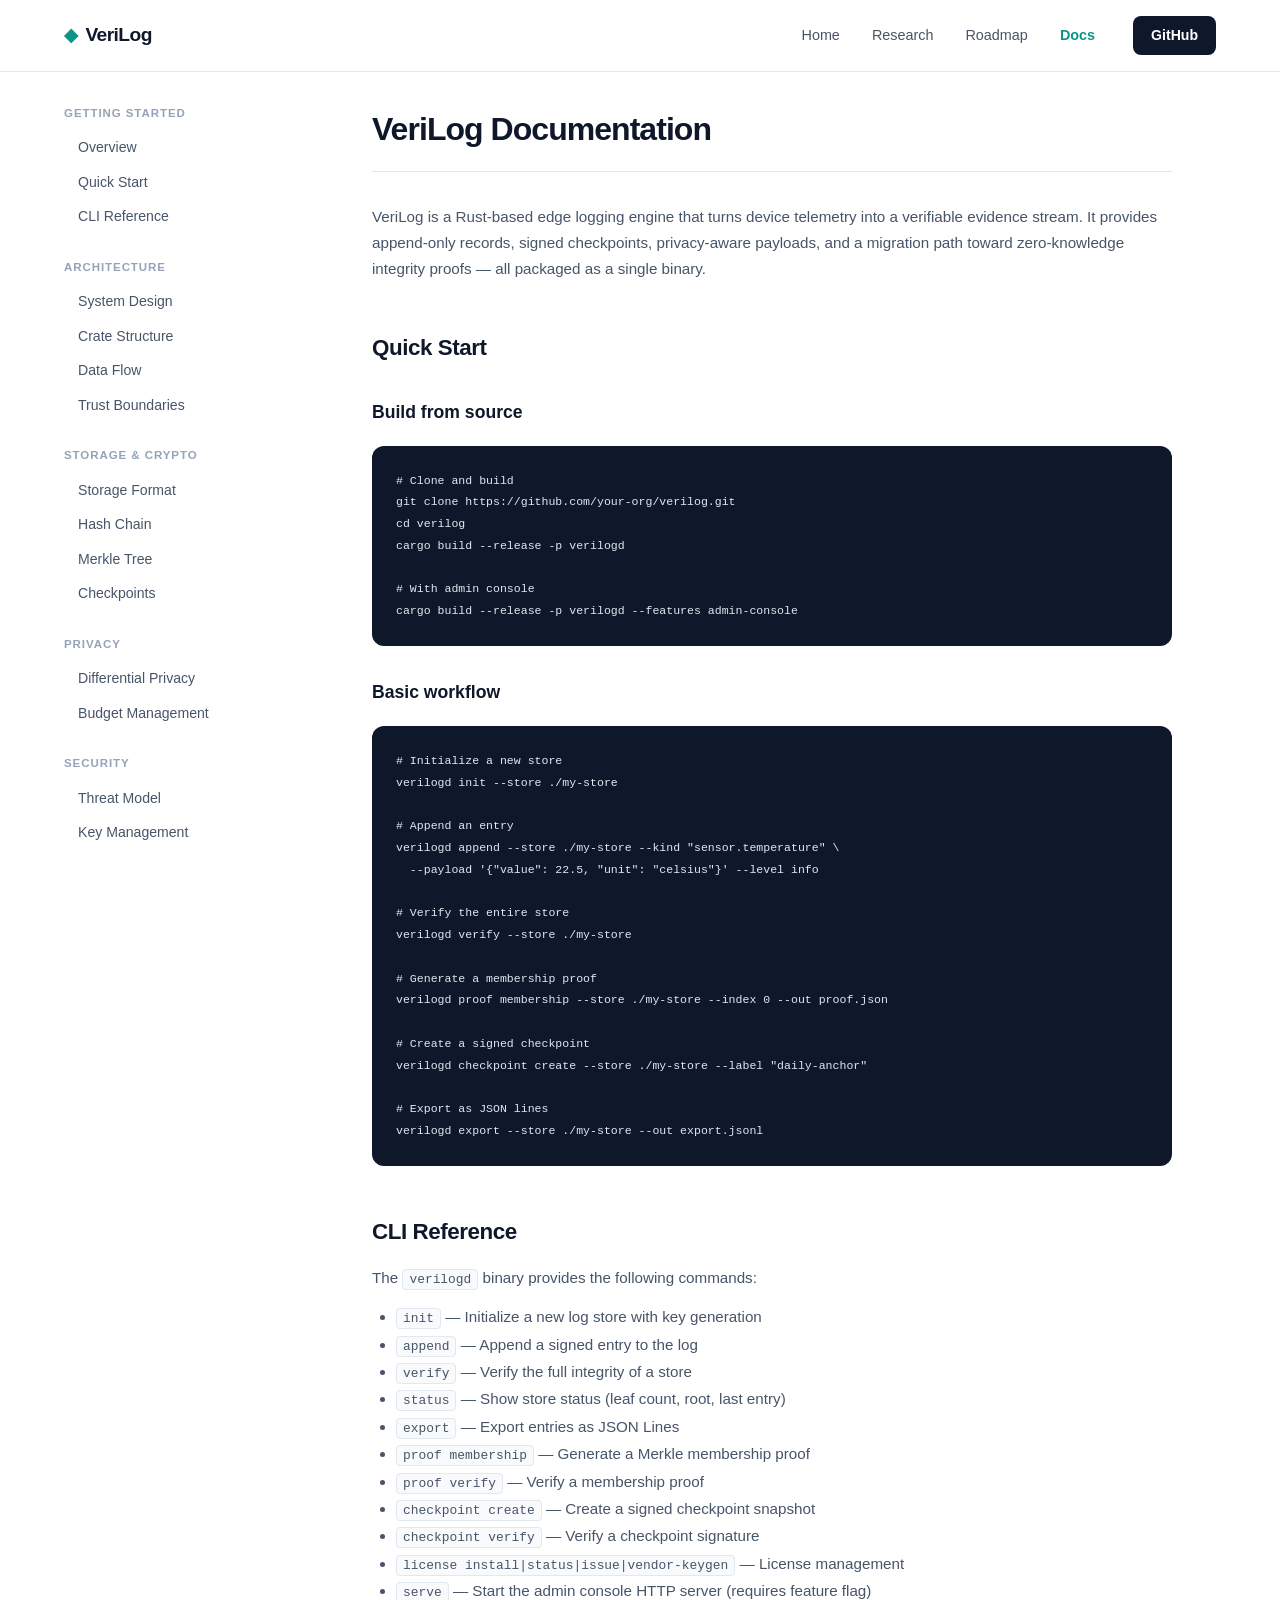
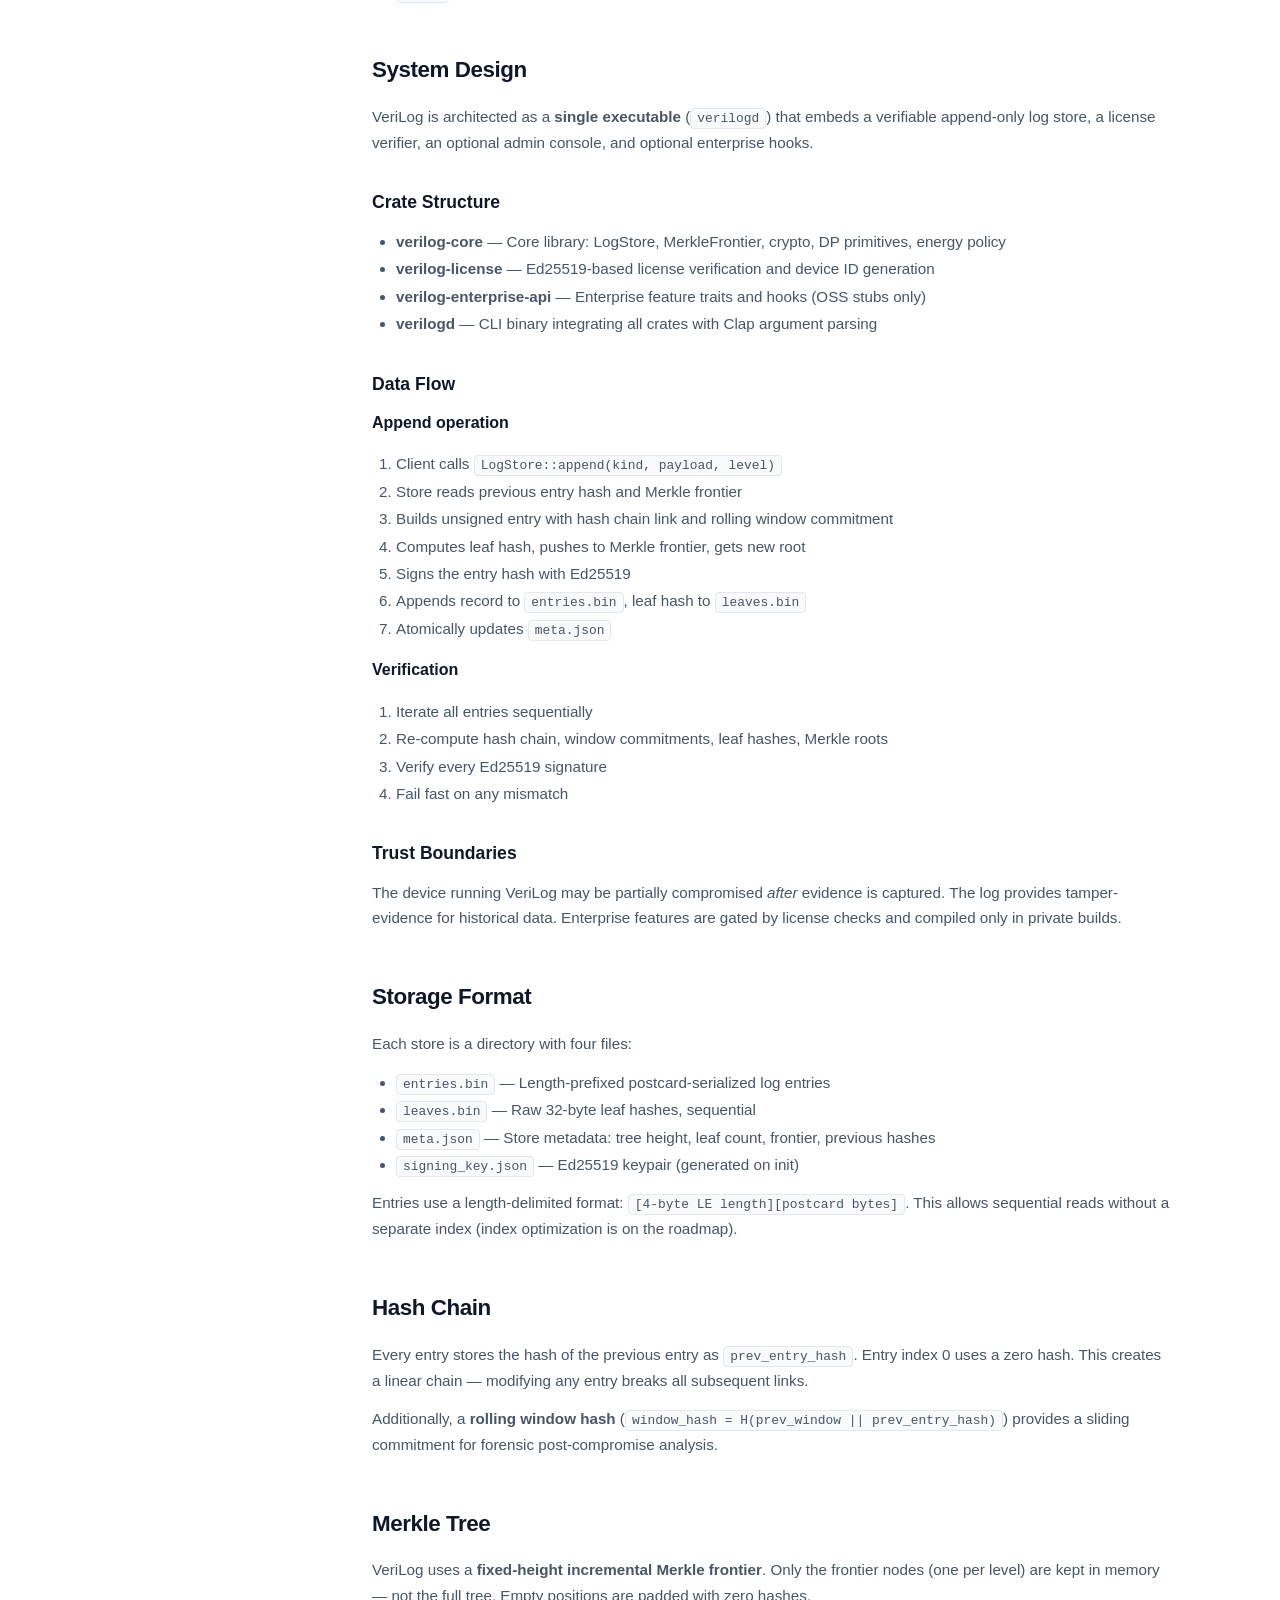
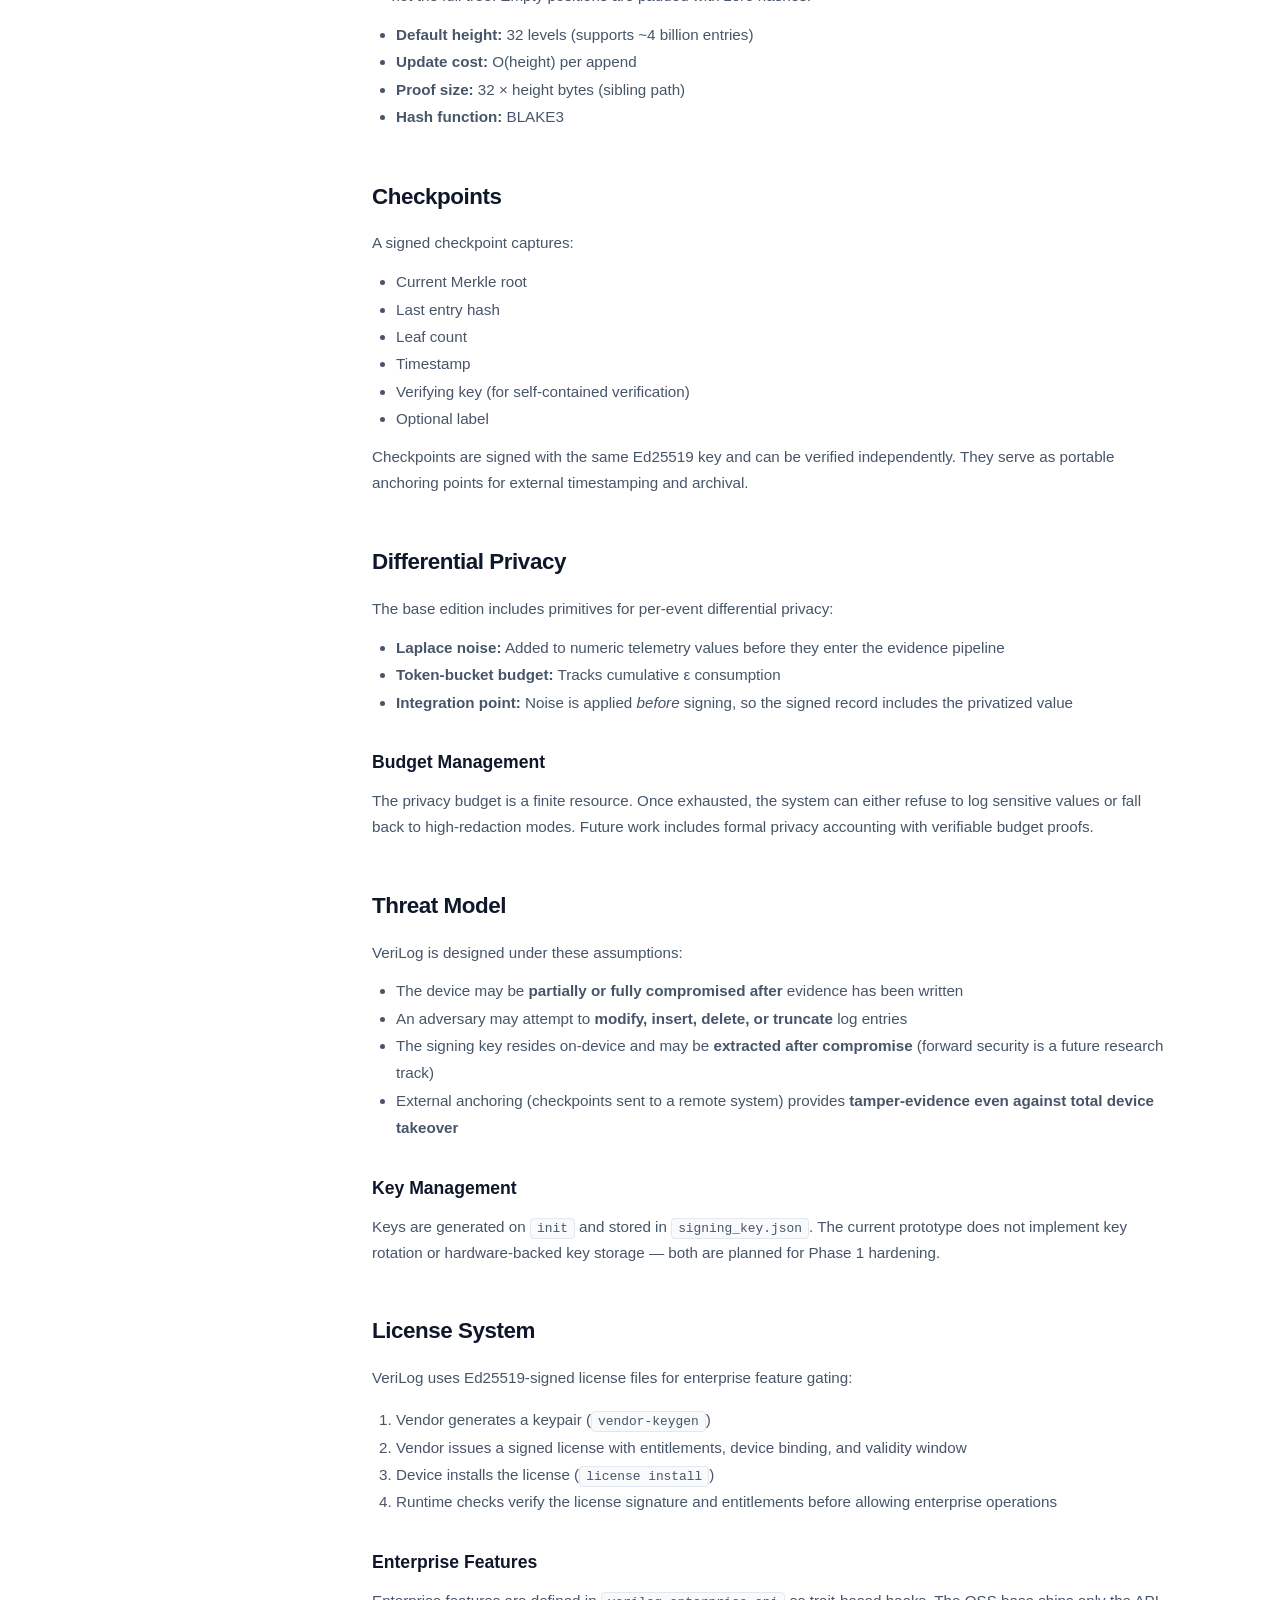
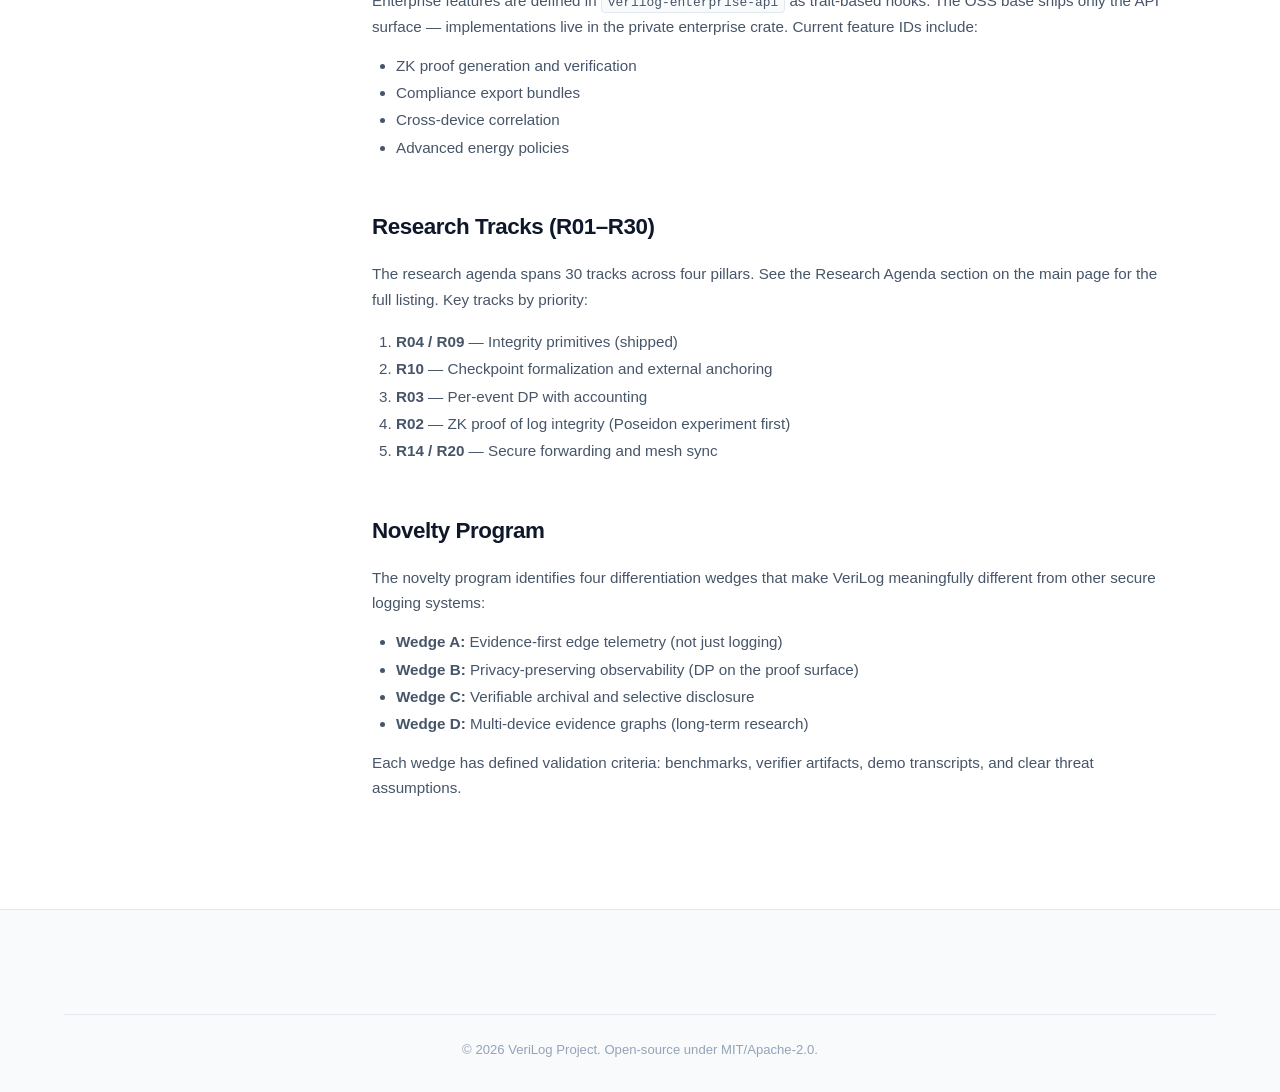
==== site/docs.html @ 6c4c9610 "feat: professional website redesign, expanded R21-R30 research agenda, durable fsync append, config." ====
<!doctype html>
<html lang="en">
  <head>
    <meta charset="utf-8">
    <meta name="viewport" content="width=device-width, initial-scale=1">
    <title>Documentation | VeriLog</title>
    <meta name="description" content="Technical documentation for VeriLog — architecture, storage format, cryptography, privacy, and research.">
    <link rel="stylesheet" href="./styles.css">
  </head>
  <body>
    <!-- Navigation -->
    <nav class="navbar" id="navbar">
      <div class="nav-container">
        <a class="brand" href="./index.html">
          <span class="brand-icon">&#9670;</span> VeriLog
        </a>
        <button class="nav-toggle" id="navToggle" aria-label="Toggle menu">
          <span></span><span></span><span></span>
        </button>
        <div class="nav-menu" id="navMenu">
          <div class="nav-group">
            <a href="./index.html">Home</a>
            <a href="./index.html#research">Research</a>
            <a href="./index.html#roadmap">Roadmap</a>
            <a href="./docs.html" style="color:var(--brand);font-weight:700;">Docs</a>
          </div>
          <a class="nav-cta" href="https://github.com">GitHub</a>
        </div>
      </div>
    </nav>

    <div class="container">
      <div class="docs-layout">
        <!-- Sidebar -->
        <aside class="docs-sidebar">
          <h4>Getting Started</h4>
          <a href="#overview" class="active">Overview</a>
          <a href="#quickstart">Quick Start</a>
          <a href="#cli-reference">CLI Reference</a>

          <h4>Architecture</h4>
          <a href="#system-design">System Design</a>
          <a href="#crate-structure">Crate Structure</a>
          <a href="#data-flow">Data Flow</a>
          <a href="#trust-boundaries">Trust Boundaries</a>

          <h4>Storage &amp; Crypto</h4>
          <a href="#storage-format">Storage Format</a>
          <a href="#hash-chain">Hash Chain</a>
          <a href="#merkle-tree">Merkle Tree</a>
          <a href="#checkpoints">Checkpoints</a>

          <h4>Privacy</h4>
          <a href="#dp-overview">Differential Privacy</a>
          <a href="#budget-management">Budget Management</a>

          <h4>Security</h4>
          <a href="#threat-model">Threat Model</a>
          <a href="#key-management">Key Management</a>

          <h4>Licensing</h4>
          <a href="#license-system">License System</a>
          <a href="#enterprise-features">Enterprise Features</a>

          <h4>Research</h4>
          <a href="#research-tracks">Research Tracks</a>
          <a href="#novelty-program">Novelty Program</a>
        </aside>

        <!-- Content -->
        <main class="docs-content">
          <h1 id="overview">VeriLog Documentation</h1>
          <p>VeriLog is a Rust-based edge logging engine that turns device telemetry into a verifiable evidence stream. It provides append-only records, signed checkpoints, privacy-aware payloads, and a migration path toward zero-knowledge integrity proofs — all packaged as a single binary.</p>

          <h2 id="quickstart">Quick Start</h2>
          <h3>Build from source</h3>
          <pre><code># Clone and build
git clone https://github.com/your-org/verilog.git
cd verilog
cargo build --release -p verilogd

# With admin console
cargo build --release -p verilogd --features admin-console</code></pre>

          <h3>Basic workflow</h3>
          <pre><code># Initialize a new store
verilogd init --store ./my-store

# Append an entry
verilogd append --store ./my-store --kind "sensor.temperature" \
  --payload '{"value": 22.5, "unit": "celsius"}' --level info

# Verify the entire store
verilogd verify --store ./my-store

# Generate a membership proof
verilogd proof membership --store ./my-store --index 0 --out proof.json

# Create a signed checkpoint
verilogd checkpoint create --store ./my-store --label "daily-anchor"

# Export as JSON lines
verilogd export --store ./my-store --out export.jsonl</code></pre>

          <h2 id="cli-reference">CLI Reference</h2>
          <p>The <code>verilogd</code> binary provides the following commands:</p>
          <ul>
            <li><code>init</code> — Initialize a new log store with key generation</li>
            <li><code>append</code> — Append a signed entry to the log</li>
            <li><code>verify</code> — Verify the full integrity of a store</li>
            <li><code>status</code> — Show store status (leaf count, root, last entry)</li>
            <li><code>export</code> — Export entries as JSON Lines</li>
            <li><code>proof membership</code> — Generate a Merkle membership proof</li>
            <li><code>proof verify</code> — Verify a membership proof</li>
            <li><code>checkpoint create</code> — Create a signed checkpoint snapshot</li>
            <li><code>checkpoint verify</code> — Verify a checkpoint signature</li>
            <li><code>license install|status|issue|vendor-keygen</code> — License management</li>
            <li><code>serve</code> — Start the admin console HTTP server (requires feature flag)</li>
          </ul>

          <h2 id="system-design">System Design</h2>
          <p>VeriLog is architected as a <strong>single executable</strong> (<code>verilogd</code>) that embeds a verifiable append-only log store, a license verifier, an optional admin console, and optional enterprise hooks.</p>

          <h3 id="crate-structure">Crate Structure</h3>
          <ul>
            <li><strong>verilog-core</strong> — Core library: LogStore, MerkleFrontier, crypto, DP primitives, energy policy</li>
            <li><strong>verilog-license</strong> — Ed25519-based license verification and device ID generation</li>
            <li><strong>verilog-enterprise-api</strong> — Enterprise feature traits and hooks (OSS stubs only)</li>
            <li><strong>verilogd</strong> — CLI binary integrating all crates with Clap argument parsing</li>
          </ul>

          <h3 id="data-flow">Data Flow</h3>
          <h4>Append operation</h4>
          <ol>
            <li>Client calls <code>LogStore::append(kind, payload, level)</code></li>
            <li>Store reads previous entry hash and Merkle frontier</li>
            <li>Builds unsigned entry with hash chain link and rolling window commitment</li>
            <li>Computes leaf hash, pushes to Merkle frontier, gets new root</li>
            <li>Signs the entry hash with Ed25519</li>
            <li>Appends record to <code>entries.bin</code>, leaf hash to <code>leaves.bin</code></li>
            <li>Atomically updates <code>meta.json</code></li>
          </ol>

          <h4>Verification</h4>
          <ol>
            <li>Iterate all entries sequentially</li>
            <li>Re-compute hash chain, window commitments, leaf hashes, Merkle roots</li>
            <li>Verify every Ed25519 signature</li>
            <li>Fail fast on any mismatch</li>
          </ol>

          <h3 id="trust-boundaries">Trust Boundaries</h3>
          <p>The device running VeriLog may be partially compromised <em>after</em> evidence is captured. The log provides tamper-evidence for historical data. Enterprise features are gated by license checks and compiled only in private builds.</p>

          <h2 id="storage-format">Storage Format</h2>
          <p>Each store is a directory with four files:</p>
          <ul>
            <li><code>entries.bin</code> — Length-prefixed postcard-serialized log entries</li>
            <li><code>leaves.bin</code> — Raw 32-byte leaf hashes, sequential</li>
            <li><code>meta.json</code> — Store metadata: tree height, leaf count, frontier, previous hashes</li>
            <li><code>signing_key.json</code> — Ed25519 keypair (generated on init)</li>
          </ul>
          <p>Entries use a length-delimited format: <code>[4-byte LE length][postcard bytes]</code>. This allows sequential reads without a separate index (index optimization is on the roadmap).</p>

          <h2 id="hash-chain">Hash Chain</h2>
          <p>Every entry stores the hash of the previous entry as <code>prev_entry_hash</code>. Entry index 0 uses a zero hash. This creates a linear chain — modifying any entry breaks all subsequent links.</p>
          <p>Additionally, a <strong>rolling window hash</strong> (<code>window_hash = H(prev_window || prev_entry_hash)</code>) provides a sliding commitment for forensic post-compromise analysis.</p>

          <h2 id="merkle-tree">Merkle Tree</h2>
          <p>VeriLog uses a <strong>fixed-height incremental Merkle frontier</strong>. Only the frontier nodes (one per level) are kept in memory — not the full tree. Empty positions are padded with zero hashes.</p>
          <ul>
            <li><strong>Default height:</strong> 32 levels (supports ~4 billion entries)</li>
            <li><strong>Update cost:</strong> O(height) per append</li>
            <li><strong>Proof size:</strong> 32 × height bytes (sibling path)</li>
            <li><strong>Hash function:</strong> BLAKE3</li>
          </ul>

          <h2 id="checkpoints">Checkpoints</h2>
          <p>A signed checkpoint captures:</p>
          <ul>
            <li>Current Merkle root</li>
            <li>Last entry hash</li>
            <li>Leaf count</li>
            <li>Timestamp</li>
            <li>Verifying key (for self-contained verification)</li>
            <li>Optional label</li>
          </ul>
          <p>Checkpoints are signed with the same Ed25519 key and can be verified independently. They serve as portable anchoring points for external timestamping and archival.</p>

          <h2 id="dp-overview">Differential Privacy</h2>
          <p>The base edition includes primitives for per-event differential privacy:</p>
          <ul>
            <li><strong>Laplace noise:</strong> Added to numeric telemetry values before they enter the evidence pipeline</li>
            <li><strong>Token-bucket budget:</strong> Tracks cumulative ε consumption</li>
            <li><strong>Integration point:</strong> Noise is applied <em>before</em> signing, so the signed record includes the privatized value</li>
          </ul>

          <h3 id="budget-management">Budget Management</h3>
          <p>The privacy budget is a finite resource. Once exhausted, the system can either refuse to log sensitive values or fall back to high-redaction modes. Future work includes formal privacy accounting with verifiable budget proofs.</p>

          <h2 id="threat-model">Threat Model</h2>
          <p>VeriLog is designed under these assumptions:</p>
          <ul>
            <li>The device may be <strong>partially or fully compromised after</strong> evidence has been written</li>
            <li>An adversary may attempt to <strong>modify, insert, delete, or truncate</strong> log entries</li>
            <li>The signing key resides on-device and may be <strong>extracted after compromise</strong> (forward security is a future research track)</li>
            <li>External anchoring (checkpoints sent to a remote system) provides <strong>tamper-evidence even against total device takeover</strong></li>
          </ul>

          <h3 id="key-management">Key Management</h3>
          <p>Keys are generated on <code>init</code> and stored in <code>signing_key.json</code>. The current prototype does not implement key rotation or hardware-backed key storage — both are planned for Phase 1 hardening.</p>

          <h2 id="license-system">License System</h2>
          <p>VeriLog uses Ed25519-signed license files for enterprise feature gating:</p>
          <ol>
            <li>Vendor generates a keypair (<code>vendor-keygen</code>)</li>
            <li>Vendor issues a signed license with entitlements, device binding, and validity window</li>
            <li>Device installs the license (<code>license install</code>)</li>
            <li>Runtime checks verify the license signature and entitlements before allowing enterprise operations</li>
          </ol>

          <h3 id="enterprise-features">Enterprise Features</h3>
          <p>Enterprise features are defined in <code>verilog-enterprise-api</code> as trait-based hooks. The OSS base ships only the API surface — implementations live in the private enterprise crate. Current feature IDs include:</p>
          <ul>
            <li>ZK proof generation and verification</li>
            <li>Compliance export bundles</li>
            <li>Cross-device correlation</li>
            <li>Advanced energy policies</li>
          </ul>

          <h2 id="research-tracks">Research Tracks (R01–R30)</h2>
          <p>The research agenda spans 30 tracks across four pillars. See the <a href="./index.html#research">Research Agenda</a> section on the main page for the full listing. Key tracks by priority:</p>
          <ol>
            <li><strong>R04 / R09</strong> — Integrity primitives (shipped)</li>
            <li><strong>R10</strong> — Checkpoint formalization and external anchoring</li>
            <li><strong>R03</strong> — Per-event DP with accounting</li>
            <li><strong>R02</strong> — ZK proof of log integrity (Poseidon experiment first)</li>
            <li><strong>R14 / R20</strong> — Secure forwarding and mesh sync</li>
          </ol>

          <h2 id="novelty-program">Novelty Program</h2>
          <p>The novelty program identifies four differentiation wedges that make VeriLog meaningfully different from other secure logging systems:</p>
          <ul>
            <li><strong>Wedge A:</strong> Evidence-first edge telemetry (not just logging)</li>
            <li><strong>Wedge B:</strong> Privacy-preserving observability (DP on the proof surface)</li>
            <li><strong>Wedge C:</strong> Verifiable archival and selective disclosure</li>
            <li><strong>Wedge D:</strong> Multi-device evidence graphs (long-term research)</li>
          </ul>
          <p>Each wedge has defined validation criteria: benchmarks, verifier artifacts, demo transcripts, and clear threat assumptions.</p>
        </main>
      </div>
    </div>

    <footer class="site-footer">
      <div class="container">
        <div class="footer-bottom">
          <p>&copy; 2026 VeriLog Project. Open-source under MIT/Apache-2.0.</p>
        </div>
      </div>
    </footer>

    <script>
      // Navbar scroll effect
      const navbar = document.getElementById("navbar");
      window.addEventListener("scroll", () => {
        navbar.classList.toggle("scrolled", window.scrollY > 10);
      }, { passive: true });

      // Mobile nav
      const toggle = document.getElementById("navToggle");
      const menu = document.getElementById("navMenu");
      if (toggle && menu) {
        toggle.addEventListener("click", () => menu.classList.toggle("open"));
      }

      // Active sidebar link tracking
      const sidebarLinks = document.querySelectorAll(".docs-sidebar a");
      const sections = Array.from(sidebarLinks).map(a => {
        const id = a.getAttribute("href").slice(1);
        return { link: a, el: document.getElementById(id) };
      }).filter(s => s.el);

      const observer = new IntersectionObserver(entries => {
        entries.forEach(entry => {
          if (entry.isIntersecting) {
            sidebarLinks.forEach(l => l.classList.remove("active"));
            const found = sections.find(s => s.el === entry.target);
            if (found) found.link.classList.add("active");
          }
        });
      }, { rootMargin: "-20% 0px -70% 0px" });

      sections.forEach(s => observer.observe(s.el));
    </script>
  </body>
</html>
---- site/styles.css ----
/* ============================================================
   VeriLog — Professional Design System
   ============================================================ */

:root {
  /* Color Palette */
  --ink:          #0f172a;
  --ink-soft:     #475569;
  --ink-muted:    #94a3b8;
  --surface:      #ffffff;
  --surface-alt:  #f8fafc;
  --surface-dark: #0f172a;
  --border:       #e2e8f0;
  --border-light: #f1f5f9;

  /* Brand Colors */
  --brand:        #0d9488;
  --brand-light:  #ccfbf1;
  --brand-dark:   #115e59;
  --accent:       #f59e0b;
  --accent-light: #fef3c7;

  /* Status Colors */
  --green:        #10b981;
  --blue:         #3b82f6;
  --orange:       #f97316;
  --purple:       #8b5cf6;

  /* Shadows */
  --shadow-sm:    0 1px 2px rgba(0,0,0,0.05);
  --shadow-md:    0 4px 6px -1px rgba(0,0,0,0.07), 0 2px 4px -2px rgba(0,0,0,0.05);
  --shadow-lg:    0 10px 25px -3px rgba(0,0,0,0.08), 0 4px 6px -4px rgba(0,0,0,0.04);
  --shadow-xl:    0 20px 50px -12px rgba(0,0,0,0.15);

  /* Typography */
  --font-sans:    'Inter', -apple-system, BlinkMacSystemFont, 'Segoe UI', sans-serif;
  --font-mono:    'JetBrains Mono', 'Fira Code', 'SF Mono', monospace;

  /* Spacing */
  --nav-height:   72px;
  --section-pad:  96px;
  --container:    1200px;

  /* Transitions */
  --ease:         cubic-bezier(0.4, 0, 0.2, 1);
}

/* ---- Reset ---- */
*, *::before, *::after { box-sizing: border-box; }
html { scroll-behavior: smooth; scroll-padding-top: var(--nav-height); }
body {
  margin: 0;
  font-family: var(--font-sans);
  font-size: 16px;
  line-height: 1.6;
  color: var(--ink);
  background: var(--surface);
  -webkit-font-smoothing: antialiased;
}
a { color: inherit; text-decoration: none; }
h1, h2, h3, h4, p, ul { margin: 0; }
img { max-width: 100%; display: block; }
button { font: inherit; cursor: pointer; }

/* ---- Container ---- */
.container {
  max-width: var(--container);
  margin: 0 auto;
  padding: 0 24px;
}

/* ============================================================
   NAVIGATION
   ============================================================ */
.navbar {
  position: fixed;
  top: 0;
  left: 0;
  right: 0;
  z-index: 1000;
  height: var(--nav-height);
  background: rgba(255,255,255,0.92);
  backdrop-filter: blur(12px) saturate(180%);
  border-bottom: 1px solid var(--border);
  transition: box-shadow 0.3s var(--ease);
}
.navbar.scrolled { box-shadow: var(--shadow-md); }

.nav-container {
  max-width: var(--container);
  margin: 0 auto;
  padding: 0 24px;
  height: 100%;
  display: flex;
  align-items: center;
  justify-content: space-between;
}

.brand {
  display: flex;
  align-items: center;
  gap: 8px;
  font-size: 1.2rem;
  font-weight: 800;
  letter-spacing: -0.03em;
  color: var(--ink);
}
.brand-icon {
  color: var(--brand);
  font-size: 1.1rem;
}

.nav-menu {
  display: flex;
  align-items: center;
  gap: 8px;
}

.nav-group {
  display: flex;
  align-items: center;
  gap: 4px;
}

.nav-group > a,
.dropdown-trigger {
  padding: 8px 14px;
  font-size: 0.9rem;
  font-weight: 500;
  color: var(--ink-soft);
  border: none;
  background: none;
  border-radius: 8px;
  transition: all 0.2s var(--ease);
}
.nav-group > a:hover,
.dropdown-trigger:hover {
  color: var(--ink);
  background: var(--surface-alt);
}

.caret { font-size: 0.7em; margin-left: 2px; }

/* Dropdown */
.dropdown { position: relative; }
.dropdown-menu {
  display: none;
  position: absolute;
  top: calc(100% + 8px);
  left: 50%;
  transform: translateX(-50%);
  min-width: 200px;
  background: var(--surface);
  border: 1px solid var(--border);
  border-radius: 12px;
  padding: 8px;
  box-shadow: var(--shadow-lg);
  z-index: 100;
}
.dropdown:hover .dropdown-menu,
.dropdown:focus-within .dropdown-menu { display: block; }

.dropdown-wide {
  min-width: 320px;
  display: none;
  padding: 12px 16px;
}
.dropdown:hover .dropdown-wide,
.dropdown:focus-within .dropdown-wide { display: block; }

.dropdown-menu a {
  display: block;
  padding: 8px 12px;
  font-size: 0.88rem;
  color: var(--ink-soft);
  border-radius: 8px;
  transition: all 0.15s var(--ease);
}
.dropdown-menu a:hover {
  color: var(--ink);
  background: var(--surface-alt);
}

.dropdown-heading {
  display: block;
  padding: 4px 12px 6px;
  font-size: 0.72rem;
  font-weight: 700;
  letter-spacing: 0.08em;
  text-transform: uppercase;
  color: var(--ink-muted);
}
.dropdown-divider {
  height: 1px;
  background: var(--border);
  margin: 8px 0;
}
.dropdown-section { margin-bottom: 4px; }

.nav-cta {
  margin-left: 16px;
  padding: 8px 18px;
  font-size: 0.88rem;
  font-weight: 600;
  color: var(--surface);
  background: var(--ink);
  border-radius: 8px;
  transition: all 0.2s var(--ease);
}
.nav-cta:hover { background: #1e293b; }

/* Mobile Nav Toggle */
.nav-toggle {
  display: none;
  flex-direction: column;
  gap: 5px;
  padding: 8px;
  background: none;
  border: none;
}
.nav-toggle span {
  display: block;
  width: 22px;
  height: 2px;
  background: var(--ink);
  border-radius: 2px;
  transition: all 0.3s var(--ease);
}

/* ============================================================
   HERO
   ============================================================ */
.hero {
  padding-top: calc(var(--nav-height) + 80px);
  padding-bottom: 80px;
  background:
    radial-gradient(ellipse 80% 60% at 20% 40%, rgba(13,148,136,0.06), transparent),
    radial-gradient(ellipse 60% 50% at 80% 20%, rgba(245,158,11,0.05), transparent),
    linear-gradient(180deg, var(--surface) 0%, var(--surface-alt) 100%);
}

.hero .container {
  display: grid;
  grid-template-columns: 1.1fr 0.9fr;
  gap: 64px;
  align-items: center;
}

.hero-badge {
  display: inline-block;
  padding: 6px 16px;
  font-size: 0.78rem;
  font-weight: 600;
  letter-spacing: 0.04em;
  color: var(--brand-dark);
  background: var(--brand-light);
  border-radius: 999px;
  margin-bottom: 24px;
}

.hero h1 {
  font-size: clamp(2.8rem, 5.5vw, 5rem);
  line-height: 1.05;
  letter-spacing: -0.04em;
  font-weight: 800;
}
.hero h1 em {
  font-style: normal;
  color: var(--brand);
}

.hero-lead {
  margin-top: 20px;
  font-size: 1.12rem;
  line-height: 1.7;
  color: var(--ink-soft);
  max-width: 540px;
}

.hero-actions {
  display: flex;
  flex-wrap: wrap;
  gap: 12px;
  margin-top: 32px;
}

/* Trust Stack Visual */
.trust-stack {
  display: flex;
  flex-direction: column;
  gap: 12px;
}
.trust-layer {
  display: flex;
  align-items: center;
  gap: 16px;
  padding: 20px 24px;
  background: var(--surface);
  border: 1px solid var(--border);
  border-radius: 16px;
  box-shadow: var(--shadow-sm);
  transition: all 0.3s var(--ease);
}
.trust-layer:hover {
  box-shadow: var(--shadow-md);
  transform: translateX(4px);
}
.layer-num {
  font-size: 0.78rem;
  font-weight: 800;
  color: var(--ink-muted);
  letter-spacing: 0.06em;
  font-family: var(--font-mono);
}
.layer-label {
  flex: 1;
  font-weight: 600;
  font-size: 0.95rem;
}
.layer-status {
  padding: 4px 12px;
  font-size: 0.72rem;
  font-weight: 700;
  letter-spacing: 0.04em;
  border-radius: 999px;
}
.layer-status.shipped { background: #d1fae5; color: #065f46; }
.layer-status.active  { background: #dbeafe; color: #1e40af; }
.layer-status.upcoming { background: var(--accent-light); color: #92400e; }

/* ============================================================
   BUTTONS
   ============================================================ */
.btn {
  display: inline-flex;
  align-items: center;
  justify-content: center;
  padding: 12px 24px;
  font-size: 0.92rem;
  font-weight: 600;
  border-radius: 10px;
  border: none;
  cursor: pointer;
  transition: all 0.2s var(--ease);
}
.btn-primary {
  background: var(--ink);
  color: var(--surface);
}
.btn-primary:hover { background: #1e293b; transform: translateY(-1px); box-shadow: var(--shadow-md); }
.btn-outline {
  background: var(--surface);
  color: var(--ink);
  border: 1.5px solid var(--border);
}
.btn-outline:hover { border-color: var(--ink-muted); background: var(--surface-alt); }
.btn-ghost {
  background: rgba(255,255,255,0.15);
  color: var(--surface);
  border: 1.5px solid rgba(255,255,255,0.25);
}
.btn-ghost:hover { background: rgba(255,255,255,0.22); }
.btn-lg { padding: 14px 32px; font-size: 1rem; }

/* ============================================================
   STATS BANNER
   ============================================================ */
.stats-banner {
  padding: 48px 0;
  background: var(--surface);
  border-top: 1px solid var(--border);
  border-bottom: 1px solid var(--border);
}
.stats-row {
  display: flex;
  align-items: center;
  justify-content: center;
  gap: 48px;
}
.stat { text-align: center; }
.stat-number {
  display: block;
  font-size: 2.8rem;
  font-weight: 800;
  letter-spacing: -0.04em;
  color: var(--ink);
  line-height: 1;
}
.stat-desc {
  display: block;
  margin-top: 8px;
  font-size: 0.85rem;
  color: var(--ink-muted);
  line-height: 1.4;
}
.stat-divider {
  width: 1px;
  height: 48px;
  background: var(--border);
}

/* ============================================================
   SECTIONS
   ============================================================ */
.section {
  padding: var(--section-pad) 0;
}
.section-alt {
  background: var(--surface-alt);
}
.section-dark {
  background: var(--surface-dark);
  color: var(--surface);
}

.section-header {
  text-align: center;
  max-width: 680px;
  margin: 0 auto 56px;
}
.section-header.light .section-tag { background: rgba(13,148,136,0.15); color: #5eead4; }
.section-header.light .section-lead { color: var(--ink-muted); }

.section-tag {
  display: inline-block;
  padding: 4px 14px;
  font-size: 0.72rem;
  font-weight: 700;
  letter-spacing: 0.1em;
  text-transform: uppercase;
  color: var(--brand-dark);
  background: var(--brand-light);
  border-radius: 999px;
  margin-bottom: 16px;
}
.section-header h2 {
  font-size: clamp(2rem, 4vw, 3rem);
  line-height: 1.1;
  letter-spacing: -0.03em;
  font-weight: 800;
}
.section-lead {
  margin-top: 16px;
  font-size: 1.05rem;
  line-height: 1.7;
  color: var(--ink-soft);
}

/* ============================================================
   FEATURES GRID
   ============================================================ */
.features-grid {
  display: grid;
  grid-template-columns: repeat(3, 1fr);
  gap: 20px;
}
.feature-card {
  padding: 32px;
  background: var(--surface);
  border: 1px solid var(--border);
  border-radius: 16px;
  transition: all 0.3s var(--ease);
}
.feature-card:hover {
  box-shadow: var(--shadow-lg);
  transform: translateY(-2px);
}
.feature-icon {
  font-size: 1.8rem;
  margin-bottom: 16px;
}
.feature-card h3 {
  font-size: 1.05rem;
  font-weight: 700;
  margin-bottom: 8px;
}
.feature-card p {
  font-size: 0.9rem;
  color: var(--ink-soft);
  line-height: 1.6;
}

/* ============================================================
   ARCHITECTURE DIAGRAM
   ============================================================ */
.arch-diagram {
  max-width: 800px;
  margin: 0 auto;
}
.arch-row {
  display: flex;
  gap: 16px;
  justify-content: center;
}
.arch-row-libs { gap: 12px; }

.arch-box {
  padding: 24px 32px;
  border-radius: 14px;
  text-align: center;
  border: 1.5px solid var(--border);
  flex: 1;
  max-width: 280px;
  transition: all 0.3s var(--ease);
}
.arch-box:hover { transform: translateY(-2px); box-shadow: var(--shadow-md); }

.arch-binary  { background: var(--ink); color: var(--surface); border-color: var(--ink); max-width: 100%; }
.arch-core    { background: #ecfdf5; border-color: #a7f3d0; }
.arch-license { background: #eff6ff; border-color: #bfdbfe; }
.arch-enterprise { background: #fef3c7; border-color: #fde68a; }
.arch-storage { background: var(--surface-alt); max-width: 100%; }

.arch-title {
  font-size: 0.95rem;
  font-weight: 700;
  font-family: var(--font-mono);
}
.arch-desc {
  font-size: 0.8rem;
  margin-top: 6px;
  color: var(--ink-soft);
}
.arch-binary .arch-desc { color: var(--ink-muted); }

.arch-connector {
  width: 2px;
  height: 24px;
  background: var(--border);
  margin: 0 auto;
}

/* ============================================================
   TWO COLUMN LAYOUTS
   ============================================================ */
.two-col {
  display: grid;
  grid-template-columns: 1fr 1fr;
  gap: 64px;
  align-items: center;
}
.two-col.reverse { direction: rtl; }
.two-col.reverse > * { direction: ltr; }

.col-text h2 {
  font-size: clamp(1.8rem, 3.5vw, 2.5rem);
  line-height: 1.1;
  letter-spacing: -0.03em;
  font-weight: 800;
  margin-top: 12px;
}
.col-text > p {
  margin-top: 16px;
  font-size: 1rem;
  line-height: 1.7;
  color: var(--ink-soft);
}

.check-list {
  margin-top: 20px;
  padding: 0;
  list-style: none;
}
.check-list li {
  position: relative;
  padding: 6px 0 6px 28px;
  font-size: 0.92rem;
  color: var(--ink-soft);
}
.check-list li::before {
  content: '✓';
  position: absolute;
  left: 0;
  color: var(--green);
  font-weight: 700;
}

/* Threat Card */
.threat-card {
  background: var(--surface);
  border: 1px solid var(--border);
  border-radius: 16px;
  padding: 32px;
  box-shadow: var(--shadow-md);
}
.threat-card h4 {
  font-size: 0.88rem;
  font-weight: 700;
  margin-bottom: 20px;
  color: var(--ink);
}
.threat-item {
  display: flex;
  align-items: center;
  gap: 12px;
  padding: 10px 0;
  font-size: 0.88rem;
  color: var(--ink-soft);
  border-top: 1px solid var(--border-light);
}
.threat-icon {
  width: 24px;
  height: 24px;
  display: flex;
  align-items: center;
  justify-content: center;
  border-radius: 50%;
  font-size: 0.7rem;
  flex-shrink: 0;
}
.threat-covered { background: #d1fae5; color: #065f46; }
.threat-future  { background: var(--accent-light); color: #92400e; }

/* ============================================================
   PRIVACY / DP VISUAL
   ============================================================ */
.dp-visual {
  background: var(--surface);
  border: 1px solid var(--border);
  border-radius: 16px;
  padding: 40px 32px;
  box-shadow: var(--shadow-md);
}
.dp-pipeline {
  display: flex;
  align-items: center;
  justify-content: center;
  gap: 16px;
}
.dp-stage {
  text-align: center;
  padding: 20px 16px;
  border-radius: 12px;
  background: var(--surface-alt);
  border: 1px solid var(--border);
  min-width: 120px;
}
.dp-stage-highlight {
  background: var(--brand-light);
  border-color: #99f6e4;
}
.dp-stage-num {
  display: block;
  font-size: 1.4rem;
  font-weight: 800;
  color: var(--brand);
}
.dp-stage-label {
  display: block;
  font-size: 0.78rem;
  font-weight: 600;
  color: var(--ink-soft);
  margin-top: 4px;
}
.dp-arrow {
  font-size: 1.5rem;
  color: var(--ink-muted);
}
.dp-note {
  text-align: center;
  margin-top: 20px;
  font-size: 0.82rem;
  font-weight: 600;
  color: var(--brand);
  letter-spacing: 0.02em;
}

/* ============================================================
   MERKLE FEATURES
   ============================================================ */
.merkle-features {
  display: grid;
  grid-template-columns: repeat(4, 1fr);
  gap: 20px;
}
.merkle-card {
  text-align: center;
  padding: 32px 24px;
  background: var(--surface);
  border: 1px solid var(--border);
  border-radius: 16px;
  transition: all 0.3s var(--ease);
}
.merkle-card:hover { box-shadow: var(--shadow-md); transform: translateY(-2px); }
.merkle-card h4 {
  font-size: 0.82rem;
  text-transform: uppercase;
  letter-spacing: 0.08em;
  color: var(--ink-muted);
  margin-bottom: 12px;
}
.merkle-metric {
  font-size: 1.6rem;
  font-weight: 800;
  font-family: var(--font-mono);
  color: var(--brand);
  margin-bottom: 12px;
}
.merkle-card p {
  font-size: 0.85rem;
  color: var(--ink-soft);
  line-height: 1.5;
}

/* ============================================================
   RESEARCH PILLARS
   ============================================================ */
.research-pillars {
  display: grid;
  grid-template-columns: repeat(2, 1fr);
  gap: 24px;
}
.pillar {
  background: rgba(255,255,255,0.06);
  border: 1px solid rgba(255,255,255,0.1);
  border-radius: 16px;
  overflow: hidden;
}
.pillar-header {
  display: flex;
  align-items: center;
  gap: 12px;
  padding: 20px 24px;
  border-bottom: 1px solid rgba(255,255,255,0.08);
}
.pillar-icon { font-size: 1.3rem; }
.pillar-header h3 {
  font-size: 1rem;
  font-weight: 700;
}

.track-list { padding: 8px; }

.track-item {
  display: flex;
  align-items: flex-start;
  gap: 12px;
  padding: 12px 16px;
  border-radius: 10px;
  transition: background 0.2s var(--ease);
  cursor: default;
}
.track-item:hover { background: rgba(255,255,255,0.05); }

.track-id {
  font-size: 0.72rem;
  font-weight: 700;
  font-family: var(--font-mono);
  color: var(--brand);
  padding: 2px 8px;
  background: rgba(13,148,136,0.15);
  border-radius: 6px;
  white-space: nowrap;
  margin-top: 2px;
}
.track-info { flex: 1; }
.track-name {
  font-size: 0.88rem;
  font-weight: 600;
  color: var(--surface);
}
.track-desc {
  font-size: 0.78rem;
  color: var(--ink-muted);
  margin-top: 2px;
  line-height: 1.4;
}

/* ============================================================
   NOVELTY WEDGES
   ============================================================ */
.wedge-grid {
  display: grid;
  grid-template-columns: repeat(2, 1fr);
  gap: 20px;
}
.wedge-card {
  padding: 32px;
  background: var(--surface);
  border: 1px solid var(--border);
  border-radius: 16px;
  transition: all 0.3s var(--ease);
  position: relative;
  overflow: hidden;
}
.wedge-card::before {
  content: '';
  position: absolute;
  top: 0;
  left: 0;
  right: 0;
  height: 3px;
  background: linear-gradient(90deg, var(--brand), var(--accent));
}
.wedge-card:hover { box-shadow: var(--shadow-lg); transform: translateY(-2px); }
.wedge-letter {
  display: inline-flex;
  align-items: center;
  justify-content: center;
  width: 36px;
  height: 36px;
  font-size: 0.85rem;
  font-weight: 800;
  color: var(--brand-dark);
  background: var(--brand-light);
  border-radius: 10px;
  margin-bottom: 16px;
}
.wedge-card h3 {
  font-size: 1.1rem;
  font-weight: 700;
  margin-bottom: 10px;
}
.wedge-card p {
  font-size: 0.9rem;
  color: var(--ink-soft);
  line-height: 1.6;
}
.wedge-status {
  display: inline-block;
  margin-top: 16px;
  font-size: 0.78rem;
  font-weight: 600;
  color: var(--brand);
}

/* ============================================================
   TIMELINE / ROADMAP
   ============================================================ */
.timeline {
  position: relative;
  max-width: 700px;
  margin: 0 auto;
  padding-left: 40px;
}
.timeline::before {
  content: '';
  position: absolute;
  left: 15px;
  top: 0;
  bottom: 0;
  width: 2px;
  background: var(--border);
}

.timeline-item {
  position: relative;
  padding-bottom: 40px;
}
.timeline-item:last-child { padding-bottom: 0; }

.timeline-marker {
  position: absolute;
  left: -33px;
  top: 4px;
  width: 14px;
  height: 14px;
  border-radius: 50%;
  background: var(--border);
  border: 3px solid var(--surface-alt);
}
.timeline-item.done .timeline-marker   { background: var(--green); }
.timeline-item.active .timeline-marker { background: var(--blue); box-shadow: 0 0 0 4px rgba(59,130,246,0.2); }

.timeline-content {
  background: var(--surface);
  border: 1px solid var(--border);
  border-radius: 14px;
  padding: 24px;
}
.timeline-phase {
  font-size: 0.72rem;
  font-weight: 700;
  letter-spacing: 0.08em;
  text-transform: uppercase;
  color: var(--ink-muted);
  margin-bottom: 6px;
}
.timeline-content h3 {
  font-size: 1.1rem;
  font-weight: 700;
  margin-bottom: 12px;
}
.timeline-content ul {
  padding-left: 18px;
  font-size: 0.88rem;
  color: var(--ink-soft);
  line-height: 1.8;
}
.timeline-badge {
  display: inline-block;
  margin-top: 14px;
  padding: 4px 12px;
  font-size: 0.72rem;
  font-weight: 700;
  letter-spacing: 0.04em;
  border-radius: 999px;
  background: var(--surface-alt);
  color: var(--ink-muted);
}
.badge-done   { background: #d1fae5; color: #065f46; }
.badge-active { background: #dbeafe; color: #1e40af; }

/* ============================================================
   CTA FOOTER
   ============================================================ */
.cta-footer {
  text-align: center;
  max-width: 600px;
  margin: 0 auto;
  padding: 40px 0;
}
.cta-footer h2 {
  font-size: clamp(1.8rem, 3vw, 2.5rem);
  font-weight: 800;
  letter-spacing: -0.03em;
}
.cta-footer p {
  margin-top: 16px;
  font-size: 1rem;
  color: var(--ink-muted);
  line-height: 1.6;
}
.cta-actions {
  display: flex;
  justify-content: center;
  gap: 12px;
  margin-top: 32px;
}

/* ============================================================
   SITE FOOTER
   ============================================================ */
.site-footer {
  background: var(--surface-alt);
  border-top: 1px solid var(--border);
  padding: 56px 0 32px;
}
.footer-grid {
  display: grid;
  grid-template-columns: 2fr 1fr 1fr 1fr;
  gap: 48px;
}
.footer-brand p {
  margin-top: 12px;
  font-size: 0.85rem;
  color: var(--ink-muted);
  line-height: 1.5;
}
.footer-links h4 {
  font-size: 0.78rem;
  font-weight: 700;
  letter-spacing: 0.08em;
  text-transform: uppercase;
  color: var(--ink-muted);
  margin-bottom: 16px;
}
.footer-links a {
  display: block;
  padding: 4px 0;
  font-size: 0.88rem;
  color: var(--ink-soft);
  transition: color 0.2s;
}
.footer-links a:hover { color: var(--ink); }

.footer-bottom {
  margin-top: 48px;
  padding-top: 24px;
  border-top: 1px solid var(--border);
  text-align: center;
}
.footer-bottom p {
  font-size: 0.82rem;
  color: var(--ink-muted);
}

/* ============================================================
   DOCS PAGE
   ============================================================ */
.docs-layout {
  padding-top: calc(var(--nav-height) + 32px);
  display: grid;
  grid-template-columns: 260px 1fr;
  gap: 48px;
  min-height: 100vh;
}
.docs-sidebar {
  position: sticky;
  top: calc(var(--nav-height) + 32px);
  max-height: calc(100vh - var(--nav-height) - 64px);
  overflow-y: auto;
  padding-bottom: 48px;
}
.docs-sidebar h4 {
  font-size: 0.72rem;
  font-weight: 700;
  letter-spacing: 0.08em;
  text-transform: uppercase;
  color: var(--ink-muted);
  margin: 24px 0 8px;
}
.docs-sidebar h4:first-child { margin-top: 0; }

.docs-sidebar a {
  display: block;
  padding: 6px 12px;
  font-size: 0.88rem;
  color: var(--ink-soft);
  border-radius: 6px;
  border-left: 2px solid transparent;
  transition: all 0.15s;
}
.docs-sidebar a:hover {
  color: var(--ink);
  background: var(--surface-alt);
}
.docs-sidebar a.active {
  color: var(--brand);
  border-left-color: var(--brand);
  background: var(--brand-light);
}

.docs-content {
  padding-bottom: 96px;
  max-width: 800px;
}
.docs-content h1 {
  font-size: 2rem;
  font-weight: 800;
  letter-spacing: -0.03em;
  padding-bottom: 16px;
  border-bottom: 1px solid var(--border);
  margin-bottom: 32px;
}
.docs-content h2 {
  font-size: 1.4rem;
  font-weight: 700;
  letter-spacing: -0.02em;
  margin: 48px 0 16px;
}
.docs-content h3 {
  font-size: 1.1rem;
  font-weight: 600;
  margin: 32px 0 12px;
}
.docs-content p {
  font-size: 0.95rem;
  color: var(--ink-soft);
  line-height: 1.7;
  margin: 12px 0;
}
.docs-content ul, .docs-content ol {
  padding-left: 24px;
  font-size: 0.95rem;
  color: var(--ink-soft);
  line-height: 1.8;
}
.docs-content code {
  font-family: var(--font-mono);
  font-size: 0.85em;
  background: var(--surface-alt);
  padding: 2px 6px;
  border-radius: 4px;
  border: 1px solid var(--border);
}
.docs-content pre {
  background: var(--surface-dark);
  color: #e2e8f0;
  padding: 24px;
  border-radius: 12px;
  overflow-x: auto;
  font-size: 0.85rem;
  line-height: 1.6;
  margin: 20px 0;
}
.docs-content pre code {
  background: none;
  padding: 0;
  border: none;
  color: inherit;
}

/* ============================================================
   RESPONSIVE
   ============================================================ */
@media (max-width: 1024px) {
  .hero .container { grid-template-columns: 1fr; gap: 40px; }
  .hero-visual { display: none; }
  .features-grid { grid-template-columns: repeat(2, 1fr); }
  .research-pillars { grid-template-columns: 1fr; }
  .footer-grid { grid-template-columns: 1fr 1fr; gap: 32px; }
  .docs-layout { grid-template-columns: 1fr; }
  .docs-sidebar { display: none; }
}

@media (max-width: 768px) {
  :root { --section-pad: 64px; }

  .nav-toggle { display: flex; }
  .nav-menu {
    display: none;
    position: absolute;
    top: var(--nav-height);
    left: 0;
    right: 0;
    flex-direction: column;
    background: var(--surface);
    border-bottom: 1px solid var(--border);
    padding: 16px 24px;
    box-shadow: var(--shadow-lg);
  }
  .nav-menu.open { display: flex; }
  .nav-group { flex-direction: column; align-items: stretch; gap: 0; }
  .nav-cta { margin: 12px 0 0; text-align: center; }
  .dropdown-menu, .dropdown-wide {
    position: static;
    transform: none;
    box-shadow: none;
    border: none;
    padding: 0 0 0 16px;
  }

  .hero { padding-top: calc(var(--nav-height) + 40px); padding-bottom: 48px; }
  .hero h1 { font-size: 2.4rem; }

  .stats-row { flex-wrap: wrap; gap: 24px; }
  .stat-divider { display: none; }

  .features-grid { grid-template-columns: 1fr; }
  .two-col, .two-col.reverse { grid-template-columns: 1fr; direction: ltr; gap: 32px; }
  .merkle-features { grid-template-columns: repeat(2, 1fr); }
  .wedge-grid { grid-template-columns: 1fr; }
  .footer-grid { grid-template-columns: 1fr; gap: 24px; }

  .cta-actions { flex-direction: column; }
}
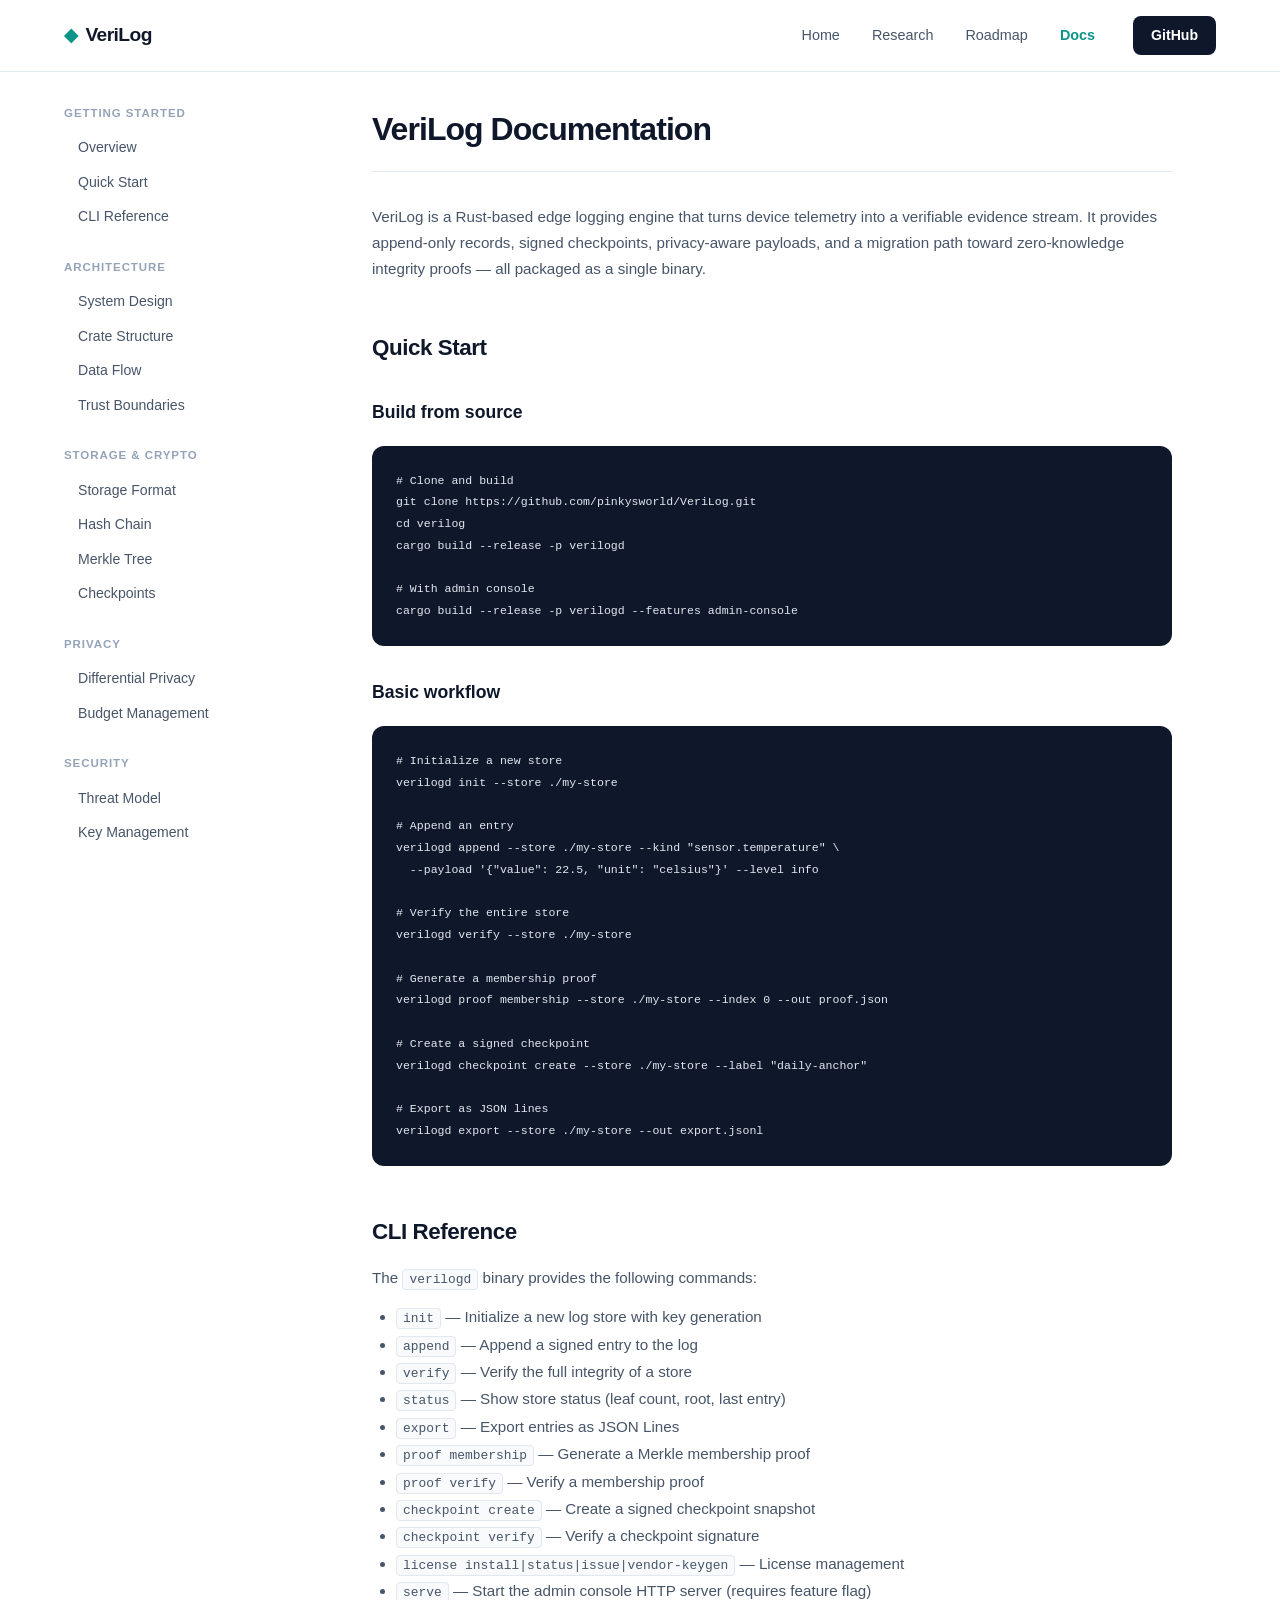
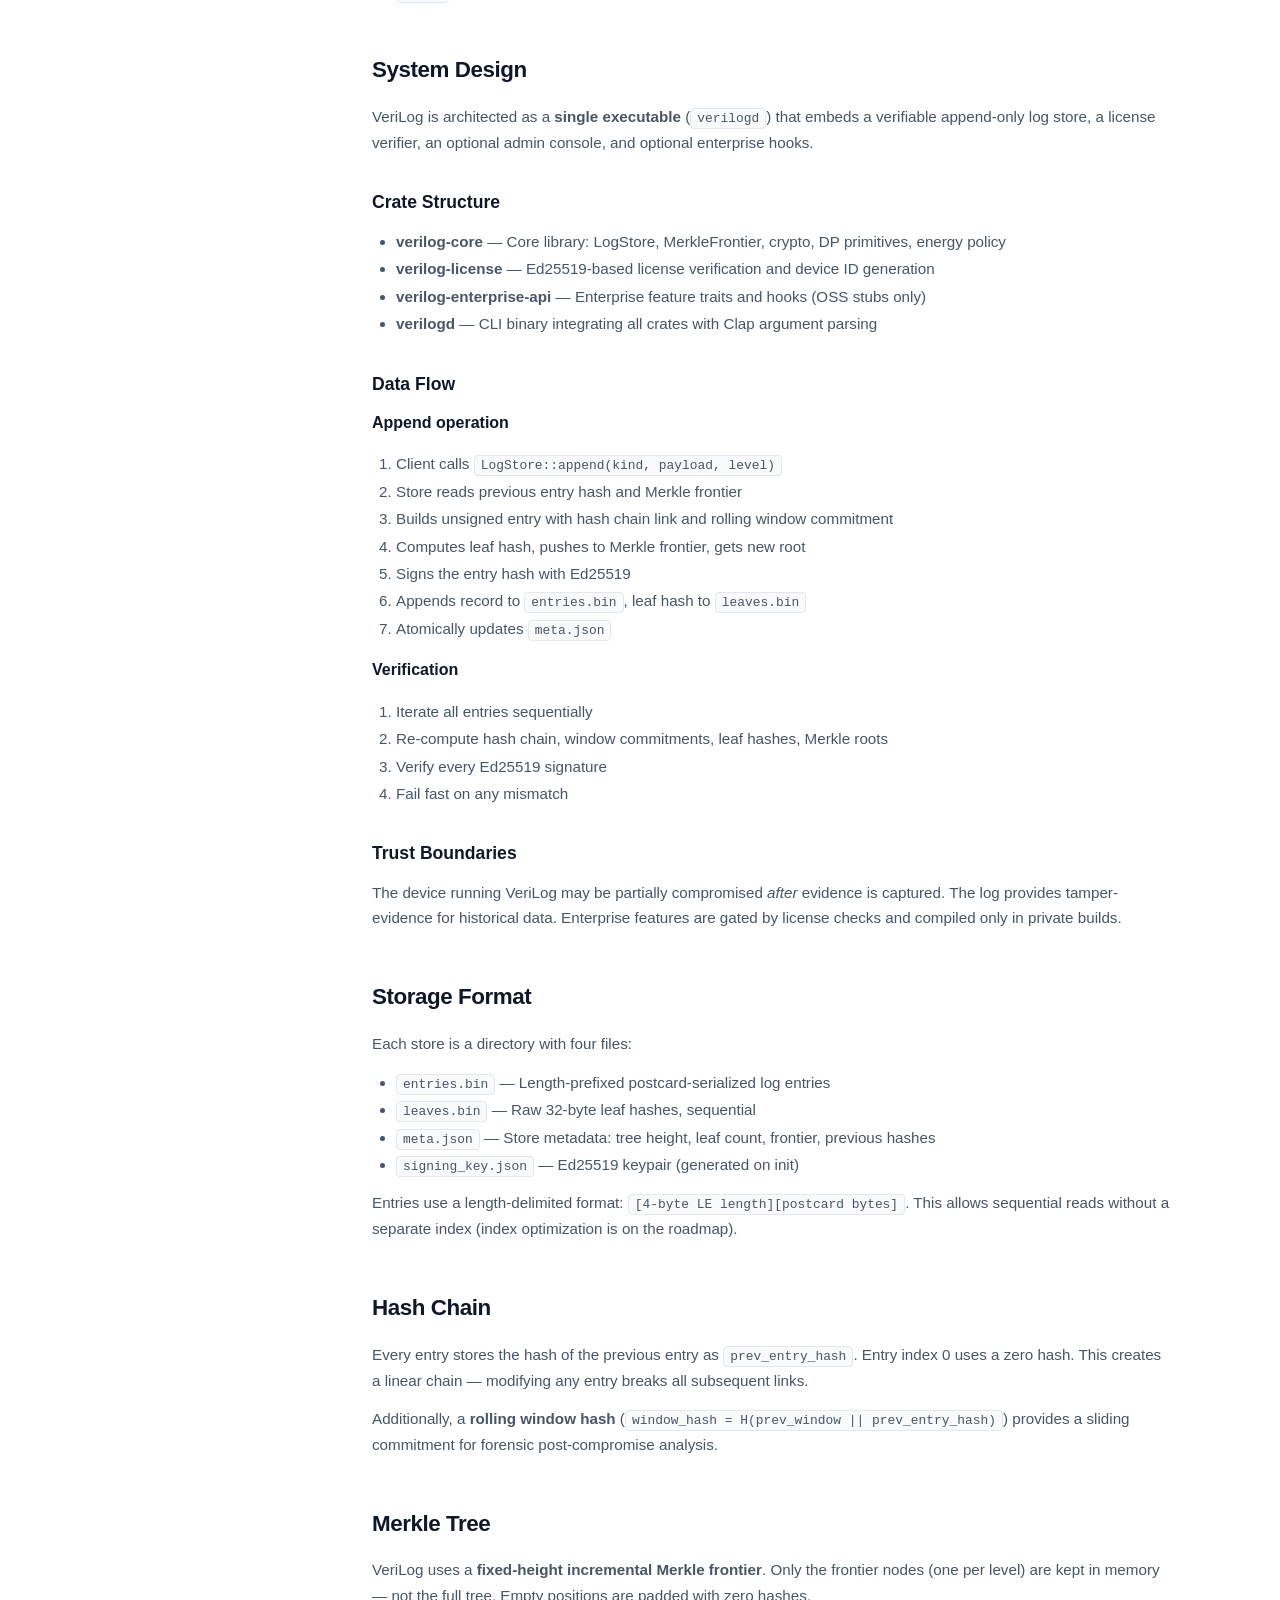
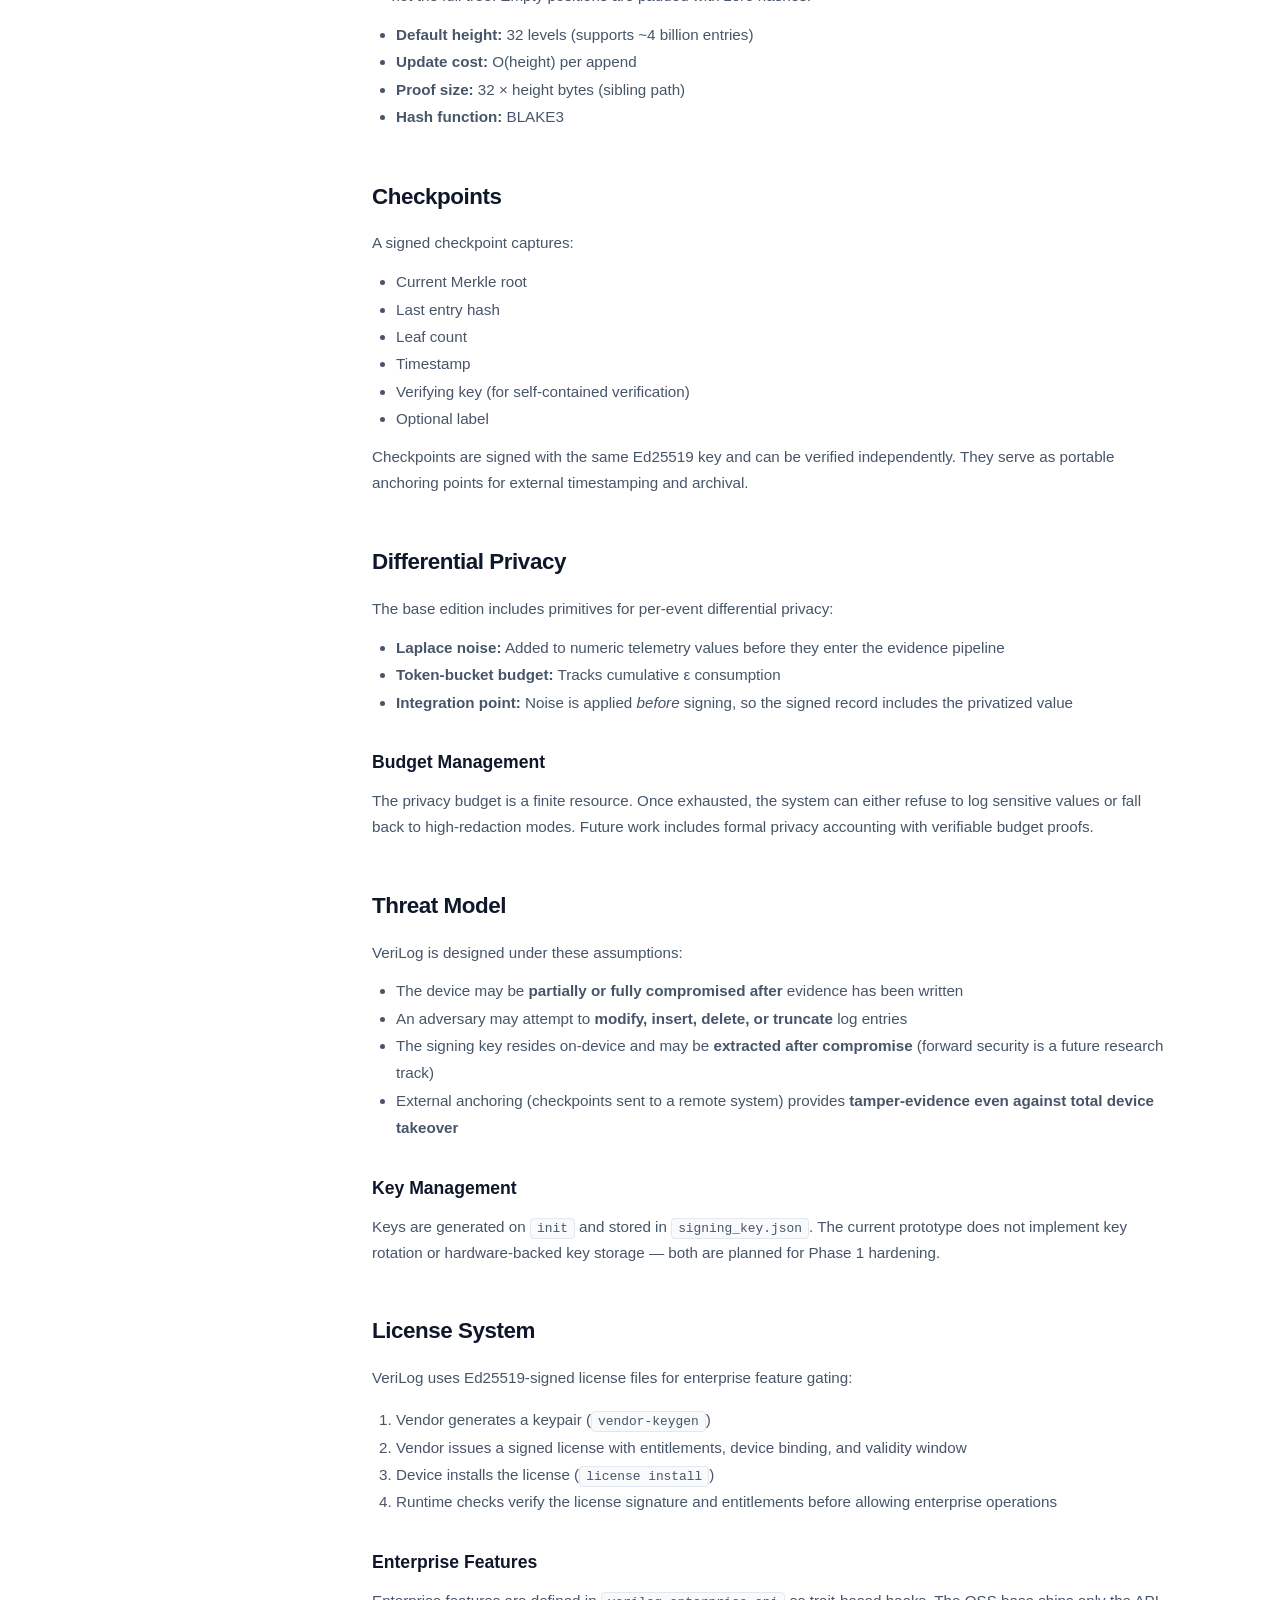
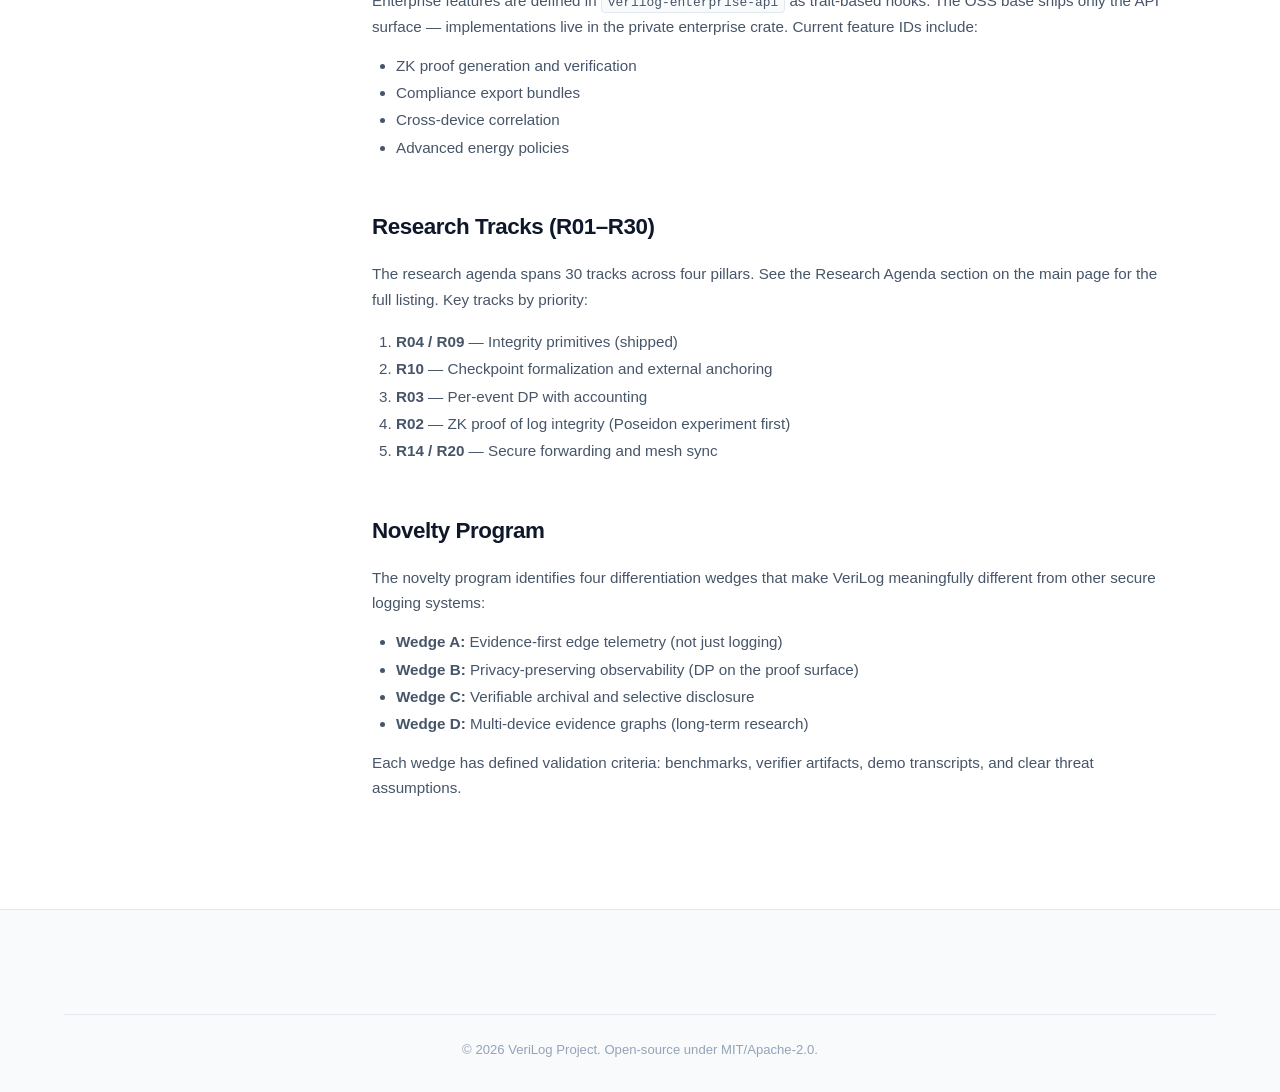
==== commit 8e5376c0: "site: fix GitHub links, show Phase 1 progress, add feature cards; docs: update status/roadmap; remov" ====
--- a/site/docs.html
+++ b/site/docs.html
@@ -24,7 +24,7 @@
             <a href="./index.html#roadmap">Roadmap</a>
             <a href="./docs.html" style="color:var(--brand);font-weight:700;">Docs</a>
           </div>
-          <a class="nav-cta" href="https://github.com">GitHub</a>
+          <a class="nav-cta" href="https://github.com/pinkysworld/VeriLog">GitHub</a>
         </div>
       </div>
     </nav>
@@ -75,7 +75,7 @@
           <h2 id="quickstart">Quick Start</h2>
           <h3>Build from source</h3>
           <pre><code># Clone and build
-git clone https://github.com/your-org/verilog.git
+git clone https://github.com/pinkysworld/VeriLog.git
 cd verilog
 cargo build --release -p verilogd
 
--- a/site/styles.css
+++ b/site/styles.css
@@ -886,7 +886,12 @@
   font-size: 0.88rem;
   color: var(--ink-soft);
   line-height: 1.8;
-}
+  list-style: none;
+}
+.timeline-content li { padding-left: 1em; text-indent: -1em; }
+.timeline-content li::before { content: "—  "; color: var(--ink-muted); }
+.timeline-content li.done-item { color: var(--green); }
+.timeline-content li.done-item::before { content: ""; }
 .timeline-badge {
   display: inline-block;
   margin-top: 14px;
